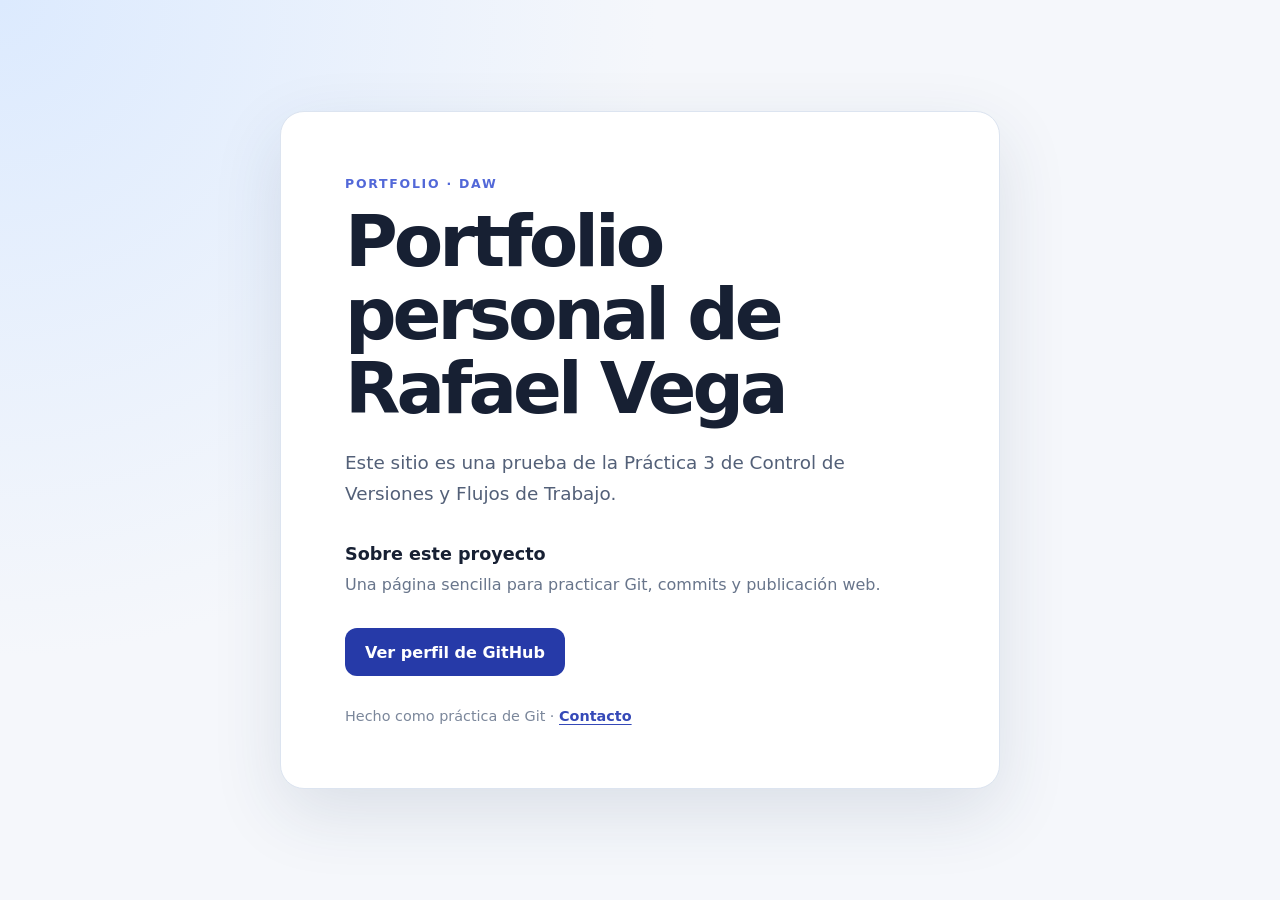
==== index.html @ 66ae2c45 "feat: personaliza título principal" ====
<!doctype html>
<html lang="es">
<head>
  <meta charset="utf-8">
  <meta name="viewport" content="width=device-width, initial-scale=1">
  <meta name="description" content="Portfolio de prueba para la Práctica 3 de control de versiones.">
  <title>Rafael1570 | Portfolio</title>
  <link rel="stylesheet" href="css/styles.css">
</head>
<body>
  <main class="card">
    <p class="eyebrow">Portfolio · DAW</p>
    <h1>Portfolio personal de Rafael Vega</h1>
    <p class="intro">Este sitio es una prueba de la Práctica 3 de Control de Versiones y Flujos de Trabajo.</p>
    <section aria-labelledby="about-title">
      <h2 id="about-title">Sobre este proyecto</h2>
      <p>Una página sencilla para practicar Git, commits y publicación web.</p>
    </section>
    <a class="button" href="https://github.com/Rafael1570">Ver perfil de GitHub</a>
    <footer>Hecho como práctica de Git · <a href="mailto:rafaelvegalibrero@gmail.com">Contacto</a></footer>
  </main>
</body>
</html>
---- css/styles.css ----
:root {
  color-scheme: light;
  font-family: Inter, ui-sans-serif, system-ui, -apple-system, BlinkMacSystemFont, "Segoe UI", sans-serif;
  color: #172033;
  background: #eef3fb;
}

* { box-sizing: border-box; }

body {
  min-height: 100vh;
  margin: 0;
  display: grid;
  place-items: center;
  padding: 24px;
  background: radial-gradient(circle at top left, #dceafe, transparent 42%), #f5f7fb;
}

.card {
  width: min(100%, 720px);
  padding: clamp(28px, 7vw, 64px);
  border: 1px solid #dce4f0;
  border-radius: 24px;
  background: #fff;
  box-shadow: 0 24px 70px rgb(35 57 92 / 12%);
}

.eyebrow {
  margin: 0 0 14px;
  color: #5268d8;
  font-size: .78rem;
  font-weight: 750;
  letter-spacing: .14em;
  text-transform: uppercase;
}

h1 {
  max-width: 12ch;
  margin: 0;
  font-size: clamp(2.4rem, 8vw, 4.5rem);
  line-height: 1.02;
  letter-spacing: -.055em;
}

.intro {
  max-width: 55ch;
  margin: 22px 0 34px;
  color: #536078;
  font-size: 1.15rem;
  line-height: 1.7;
}

h2 { margin: 0 0 8px; font-size: 1.1rem; }
section p { margin: 0 0 30px; color: #68758b; line-height: 1.65; }

.button {
  display: inline-flex;
  align-items: center;
  min-height: 48px;
  padding: 0 20px;
  border-radius: 12px;
  background: #263aa8;
  color: #fff;
  font-weight: 700;
  text-decoration: none;
  transition: transform .18s ease, background .18s ease;
}

.button:hover { transform: translateY(-2px); background: #1d2d8b; }
.button:focus-visible { outline: 3px solid #9aa8ff; outline-offset: 3px; }

footer { margin-top: 32px; color: #7b879b; font-size: .9rem; }
footer a { color: #3549b8; font-weight: 650; text-decoration-thickness: 1px; text-underline-offset: 3px; }

form { display: grid; gap: 10px; }
form label { margin-top: 8px; color: #39465d; font-size: .95rem; font-weight: 650; }
form input, form textarea { width: 100%; padding: 12px 14px; border: 1px solid #cbd5e4; border-radius: 10px; color: #172033; font: inherit; }
form input:focus, form textarea:focus { outline: 3px solid #d8deff; border-color: #5268d8; }
form textarea { resize: vertical; }
form .button { justify-self: start; border: 0; cursor: pointer; font: inherit; }
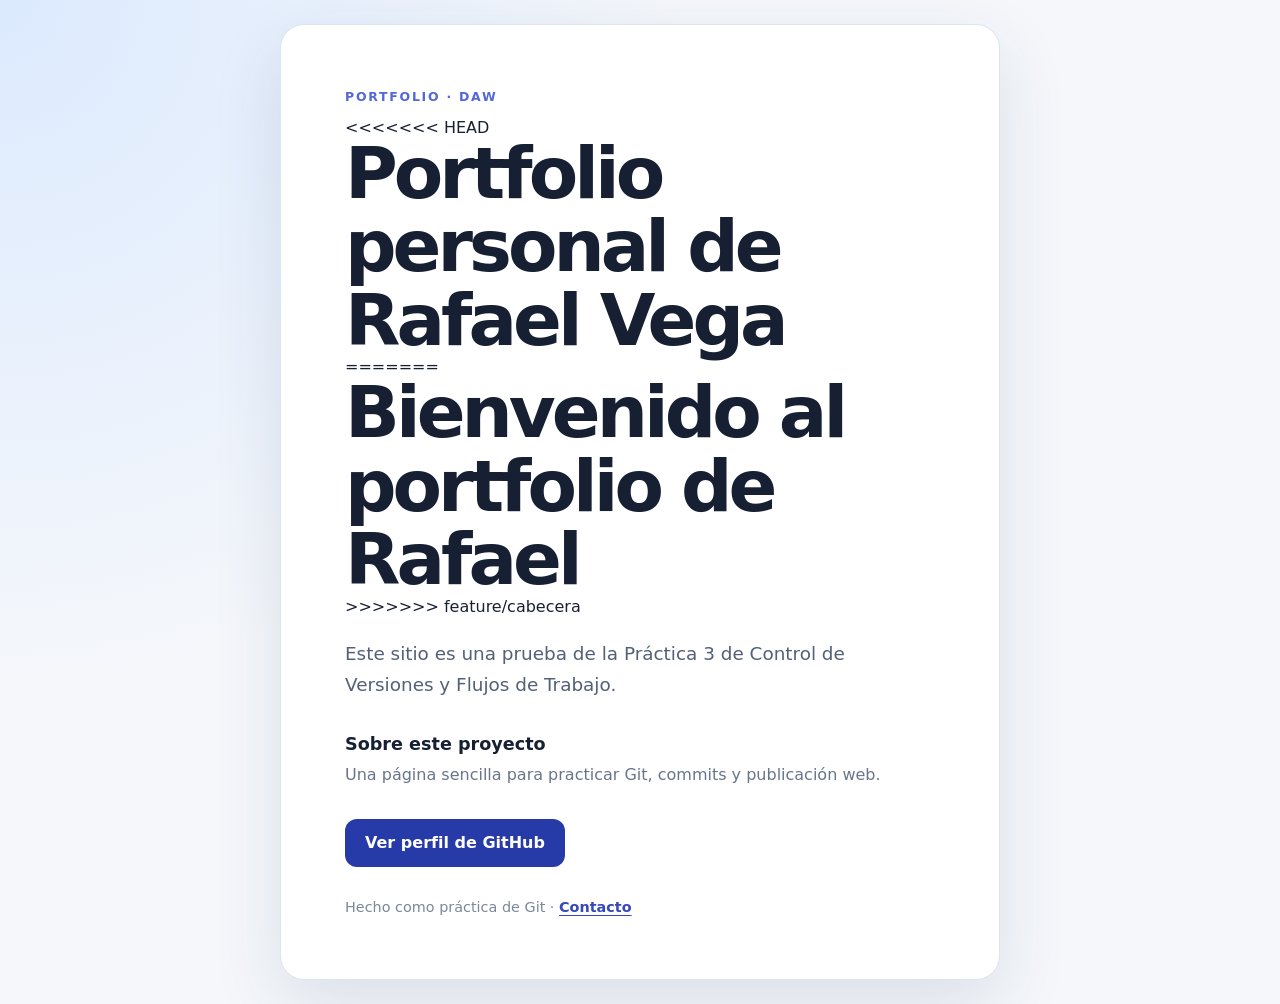
==== commit 64005d08: "merge: combina las propuestas de cabecera" ====
--- a/index.html
+++ b/index.html
@@ -10,7 +10,11 @@
 <body>
   <main class="card">
     <p class="eyebrow">Portfolio · DAW</p>
+<<<<<<< HEAD
     <h1>Portfolio personal de Rafael Vega</h1>
+=======
+    <h1>Bienvenido al portfolio de Rafael</h1>
+>>>>>>> feature/cabecera
     <p class="intro">Este sitio es una prueba de la Práctica 3 de Control de Versiones y Flujos de Trabajo.</p>
     <section aria-labelledby="about-title">
       <h2 id="about-title">Sobre este proyecto</h2>
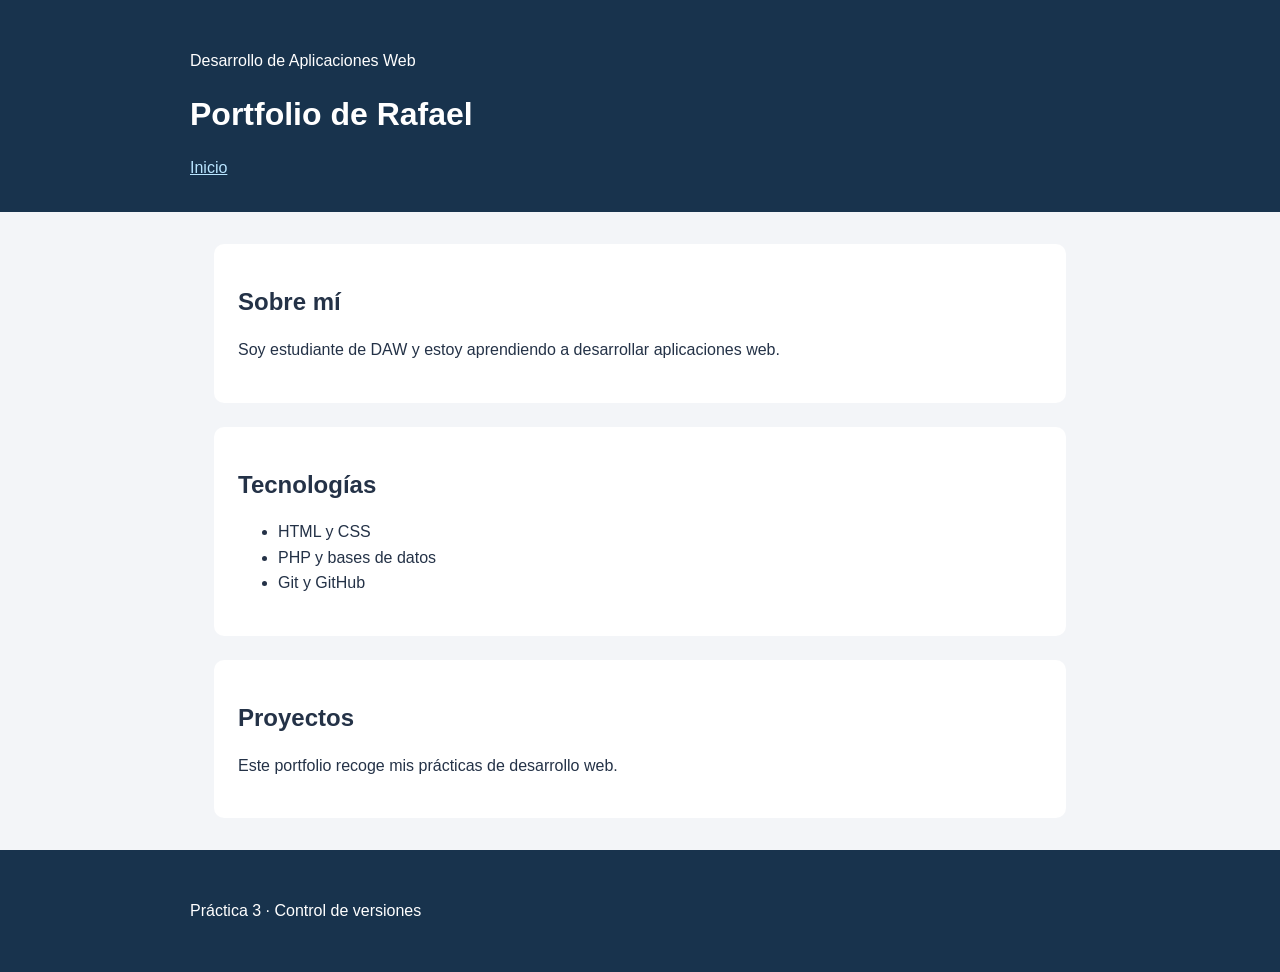
==== commit 72d60f1a: "feat: crea la página de presentación" ====
--- a/index.html
+++ b/index.html
@@ -3,25 +3,20 @@
 <head>
   <meta charset="utf-8">
   <meta name="viewport" content="width=device-width, initial-scale=1">
-  <meta name="description" content="Portfolio de prueba para la Práctica 3 de control de versiones.">
-  <title>Rafael1570 | Portfolio</title>
+  <title>Rafael | Portfolio DAW2</title>
   <link rel="stylesheet" href="css/styles.css">
 </head>
 <body>
-  <main class="card">
-    <p class="eyebrow">Portfolio · DAW</p>
-<<<<<<< HEAD
-    <h1>Portfolio personal de Rafael Vega</h1>
-=======
-    <h1>Bienvenido al portfolio de Rafael</h1>
->>>>>>> feature/cabecera
-    <p class="intro">Este sitio es una prueba de la Práctica 3 de Control de Versiones y Flujos de Trabajo.</p>
-    <section aria-labelledby="about-title">
-      <h2 id="about-title">Sobre este proyecto</h2>
-      <p>Una página sencilla para practicar Git, commits y publicación web.</p>
-    </section>
-    <a class="button" href="https://github.com/Rafael1570">Ver perfil de GitHub</a>
-    <footer>Hecho como práctica de Git · <a href="mailto:rafaelvegalibrero@gmail.com">Contacto</a></footer>
+  <header>
+    <p>Desarrollo de Aplicaciones Web</p>
+    <h1>Portfolio de Rafael</h1>
+    <nav><a href="index.html">Inicio</a></nav>
+  </header>
+  <main>
+    <section><h2>Sobre mí</h2><p>Soy estudiante de DAW y estoy aprendiendo a desarrollar aplicaciones web.</p></section>
+    <section><h2>Tecnologías</h2><ul><li>HTML y CSS</li><li>PHP y bases de datos</li><li>Git y GitHub</li></ul></section>
+    <section><h2>Proyectos</h2><p>Este portfolio recoge mis prácticas de desarrollo web.</p></section>
   </main>
+  <footer><p>Práctica 3 · Control de versiones</p></footer>
 </body>
 </html>
--- a/css/styles.css
+++ b/css/styles.css
@@ -1,80 +1,10 @@
-:root {
-  color-scheme: light;
-  font-family: Inter, ui-sans-serif, system-ui, -apple-system, BlinkMacSystemFont, "Segoe UI", sans-serif;
-  color: #172033;
-  background: #eef3fb;
-}
-
 * { box-sizing: border-box; }
-
-body {
-  min-height: 100vh;
-  margin: 0;
-  display: grid;
-  place-items: center;
-  padding: 24px;
-  background: radial-gradient(circle at top left, #dceafe, transparent 42%), #f5f7fb;
-}
-
-.card {
-  width: min(100%, 720px);
-  padding: clamp(28px, 7vw, 64px);
-  border: 1px solid #dce4f0;
-  border-radius: 24px;
-  background: #fff;
-  box-shadow: 0 24px 70px rgb(35 57 92 / 12%);
-}
-
-.eyebrow {
-  margin: 0 0 14px;
-  color: #5268d8;
-  font-size: .78rem;
-  font-weight: 750;
-  letter-spacing: .14em;
-  text-transform: uppercase;
-}
-
-h1 {
-  max-width: 12ch;
-  margin: 0;
-  font-size: clamp(2.4rem, 8vw, 4.5rem);
-  line-height: 1.02;
-  letter-spacing: -.055em;
-}
-
-.intro {
-  max-width: 55ch;
-  margin: 22px 0 34px;
-  color: #536078;
-  font-size: 1.15rem;
-  line-height: 1.7;
-}
-
-h2 { margin: 0 0 8px; font-size: 1.1rem; }
-section p { margin: 0 0 30px; color: #68758b; line-height: 1.65; }
-
-.button {
-  display: inline-flex;
-  align-items: center;
-  min-height: 48px;
-  padding: 0 20px;
-  border-radius: 12px;
-  background: #263aa8;
-  color: #fff;
-  font-weight: 700;
-  text-decoration: none;
-  transition: transform .18s ease, background .18s ease;
-}
-
-.button:hover { transform: translateY(-2px); background: #1d2d8b; }
-.button:focus-visible { outline: 3px solid #9aa8ff; outline-offset: 3px; }
-
-footer { margin-top: 32px; color: #7b879b; font-size: .9rem; }
-footer a { color: #3549b8; font-weight: 650; text-decoration-thickness: 1px; text-underline-offset: 3px; }
-
-form { display: grid; gap: 10px; }
-form label { margin-top: 8px; color: #39465d; font-size: .95rem; font-weight: 650; }
-form input, form textarea { width: 100%; padding: 12px 14px; border: 1px solid #cbd5e4; border-radius: 10px; color: #172033; font: inherit; }
-form input:focus, form textarea:focus { outline: 3px solid #d8deff; border-color: #5268d8; }
-form textarea { resize: vertical; }
-form .button { justify-self: start; border: 0; cursor: pointer; font: inherit; }
+body { margin: 0; font-family: Arial, sans-serif; line-height: 1.6; color: #243247; background: #f3f5f8; }
+header, footer { padding: 2rem max(1.5rem, calc((100% - 900px)/2)); background: #18334d; color: white; }
+header a, footer a { color: #b9e5ff; }
+main { max-width: 900px; margin: 2rem auto; padding: 0 1.5rem; }
+section { margin-bottom: 1.5rem; padding: 1.5rem; background: white; border-radius: 10px; }
+h1, h2 { line-height: 1.2; }
+label { display: block; margin-top: 1rem; }
+input, textarea { width: 100%; padding: .75rem; border: 1px solid #8898aa; border-radius: 4px; }
+button { margin-top: 1rem; padding: .8rem 1.5rem; background: #18334d; color: white; border: 0; border-radius: 4px; }
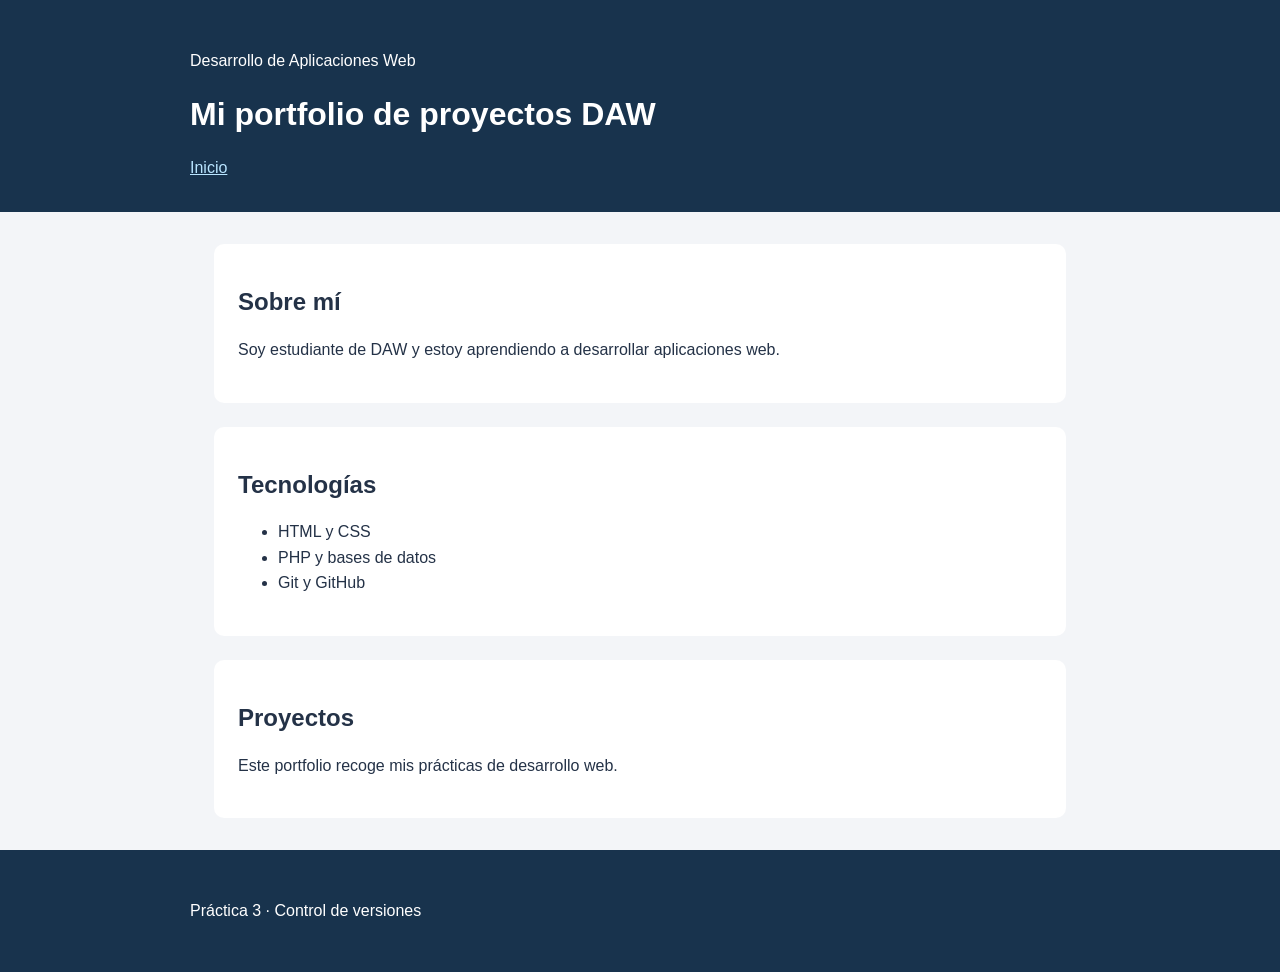
==== commit df14bcf3: "feat: destaca los proyectos DAW en la cabecera" ====
--- a/index.html
+++ b/index.html
@@ -9,7 +9,7 @@
 <body>
   <header>
     <p>Desarrollo de Aplicaciones Web</p>
-    <h1>Portfolio de Rafael</h1>
+    <h1>Mi portfolio de proyectos DAW</h1>
     <nav><a href="index.html">Inicio</a></nav>
   </header>
   <main>
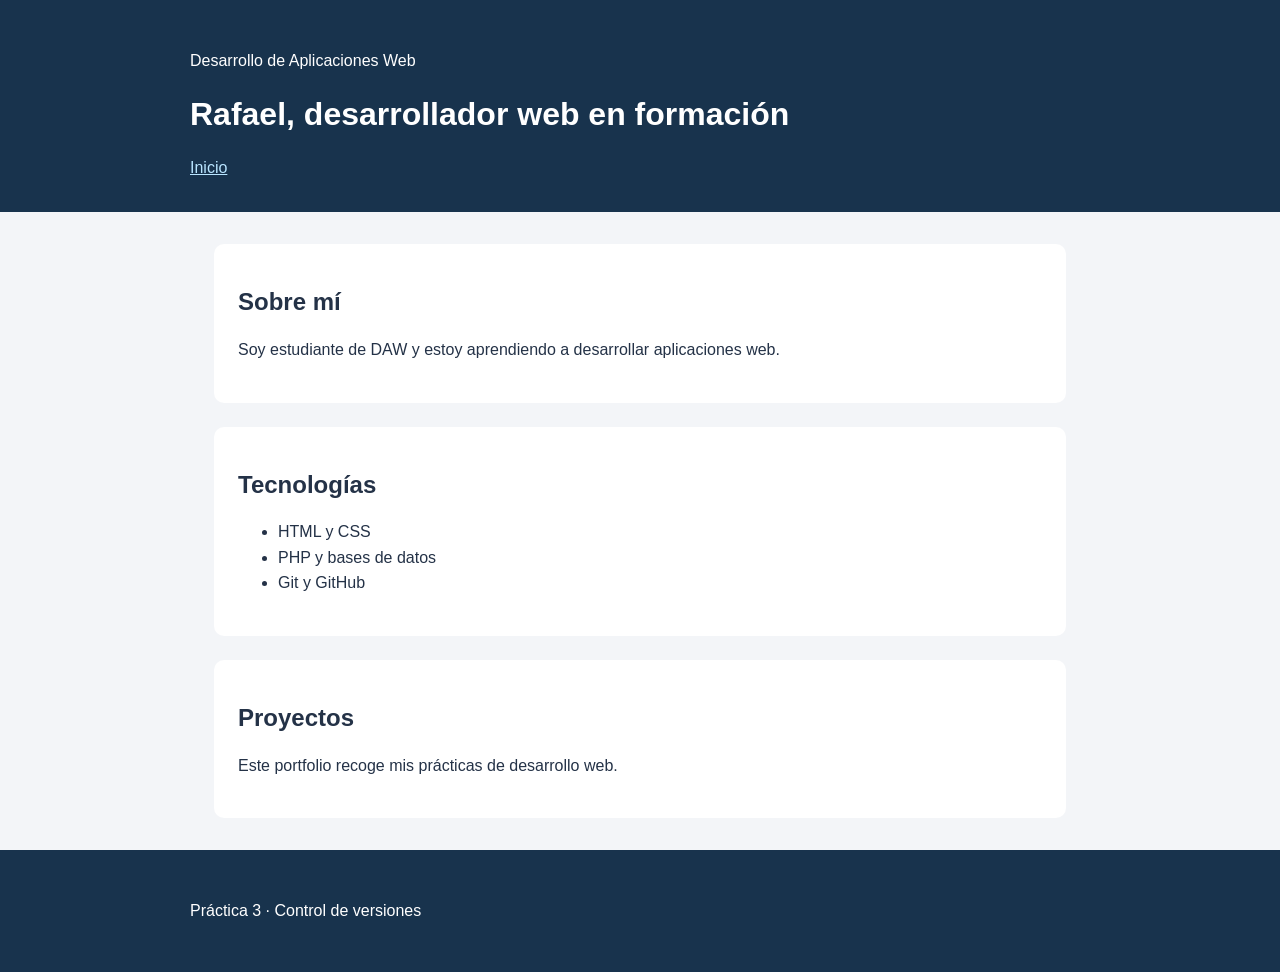
==== commit 5a9c0f24: "feat: presenta el perfil en la cabecera" ====
--- a/index.html
+++ b/index.html
@@ -9,7 +9,7 @@
 <body>
   <header>
     <p>Desarrollo de Aplicaciones Web</p>
-    <h1>Mi portfolio de proyectos DAW</h1>
+    <h1>Rafael, desarrollador web en formación</h1>
     <nav><a href="index.html">Inicio</a></nav>
   </header>
   <main>
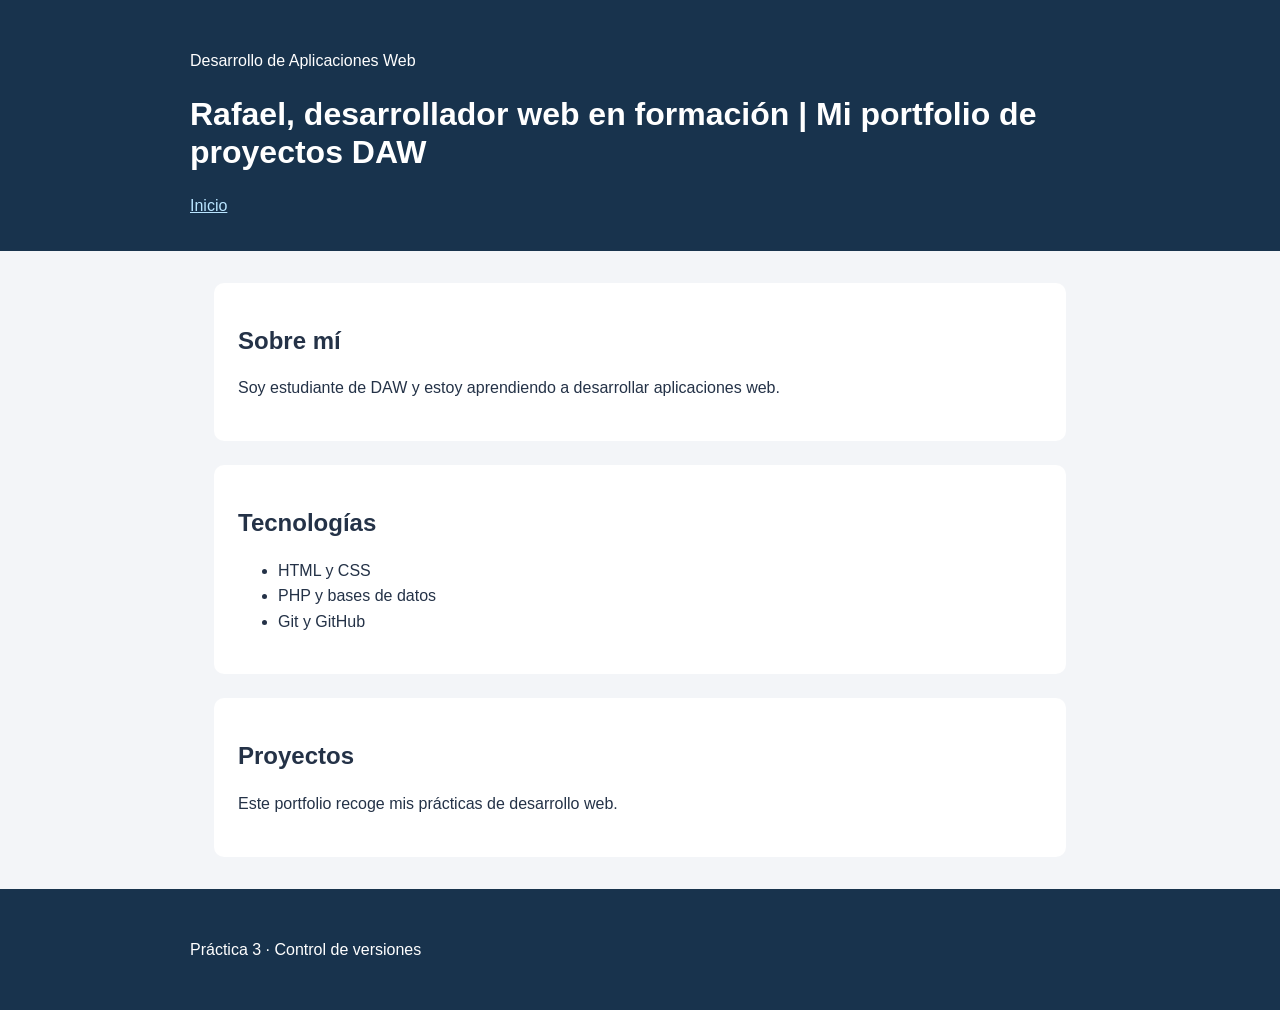
==== commit 385f7861: "fix: combina ambas cabeceras y resuelve el conflicto" ====
--- a/index.html
+++ b/index.html
@@ -9,7 +9,7 @@
 <body>
   <header>
     <p>Desarrollo de Aplicaciones Web</p>
-    <h1>Rafael, desarrollador web en formación</h1>
+    <h1>Rafael, desarrollador web en formación | Mi portfolio de proyectos DAW</h1>
     <nav><a href="index.html">Inicio</a></nav>
   </header>
   <main>
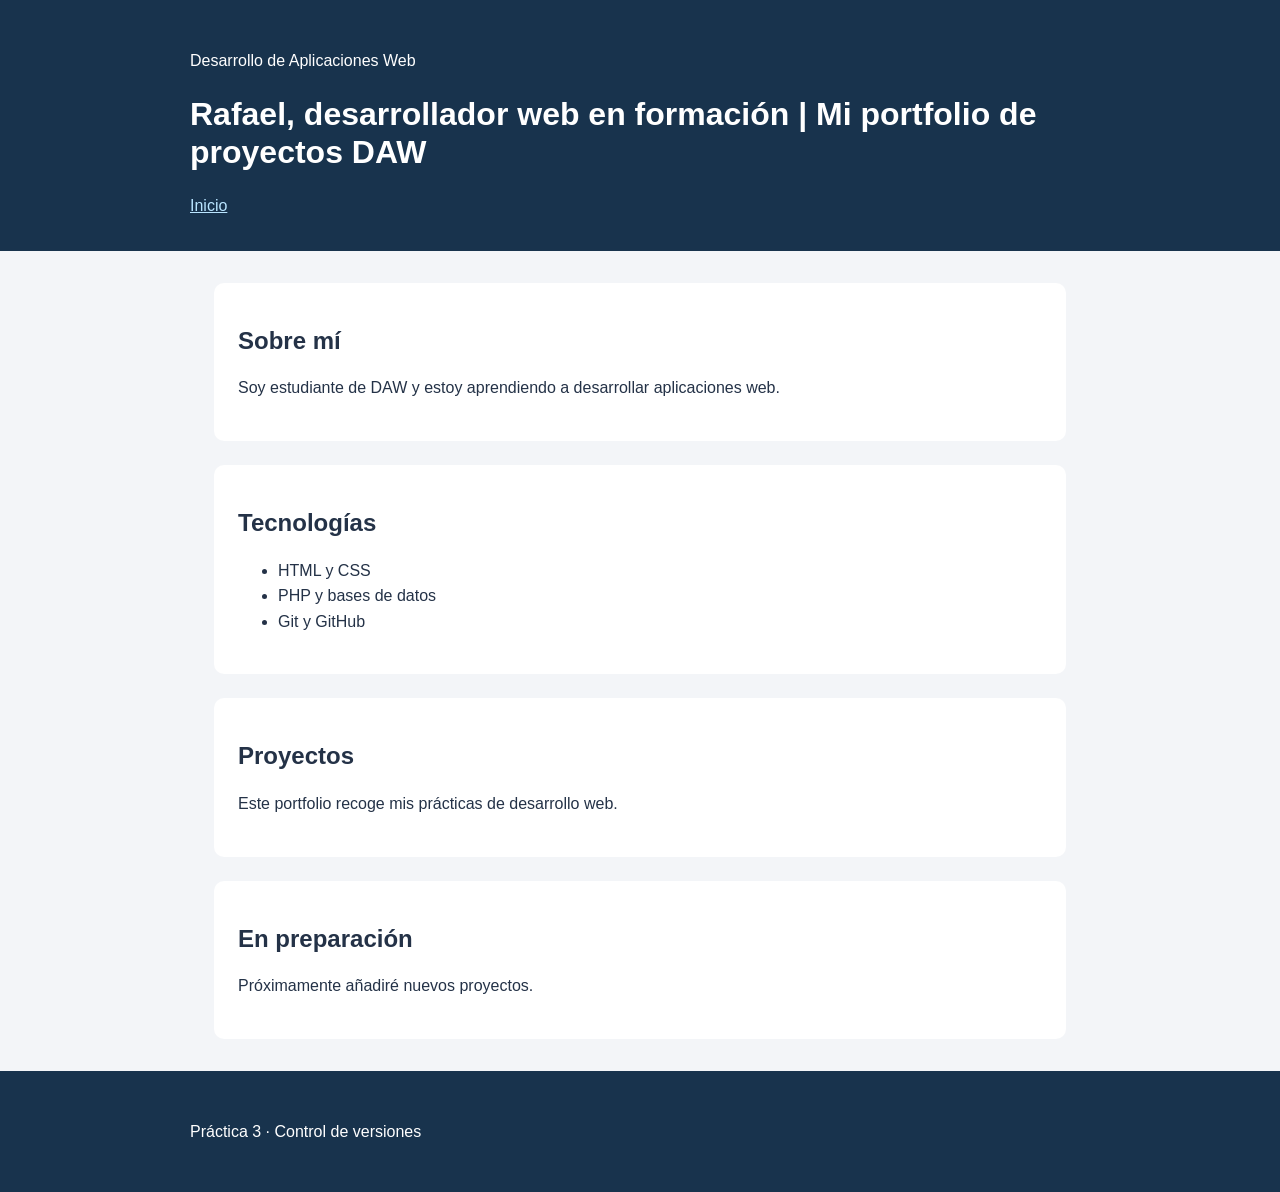
==== commit 91c265e1: "feat: recupera la sección de proyectos guardada en stash" ====
--- a/index.html
+++ b/index.html
@@ -16,6 +16,7 @@
     <section><h2>Sobre mí</h2><p>Soy estudiante de DAW y estoy aprendiendo a desarrollar aplicaciones web.</p></section>
     <section><h2>Tecnologías</h2><ul><li>HTML y CSS</li><li>PHP y bases de datos</li><li>Git y GitHub</li></ul></section>
     <section><h2>Proyectos</h2><p>Este portfolio recoge mis prácticas de desarrollo web.</p></section>
+    <section><h2>En preparación</h2><p>Próximamente añadiré nuevos proyectos.</p></section>
   </main>
   <footer><p>Práctica 3 · Control de versiones</p></footer>
 </body>
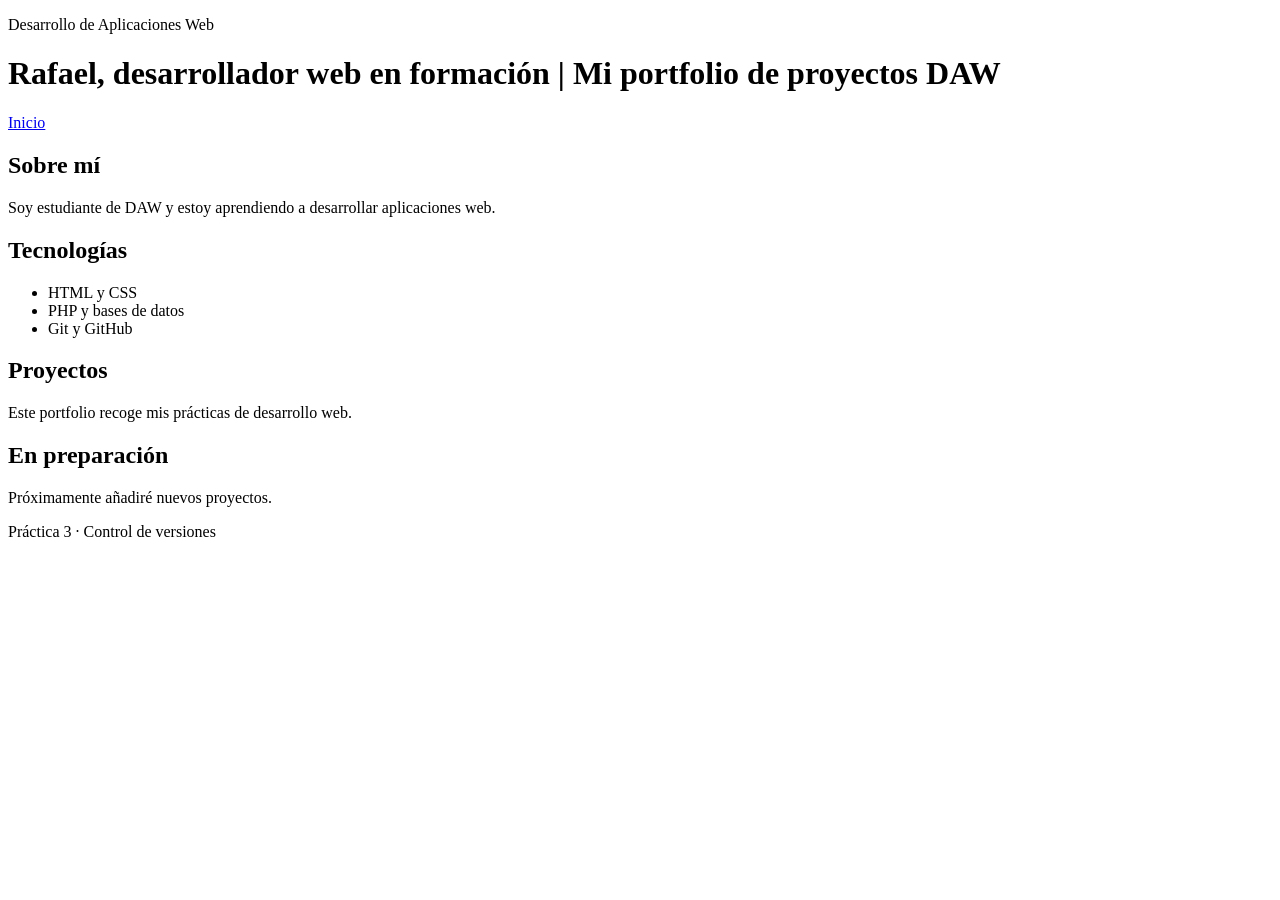
==== commit f417d4c6: "fix: cambia la ruta de estilos para probar revert" ====
--- a/index.html
+++ b/index.html
@@ -4,7 +4,7 @@
   <meta charset="utf-8">
   <meta name="viewport" content="width=device-width, initial-scale=1">
   <title>Rafael | Portfolio DAW2</title>
-  <link rel="stylesheet" href="css/styles.css">
+  <link rel="stylesheet" href="css/no-existe.css">
 </head>
 <body>
   <header>
